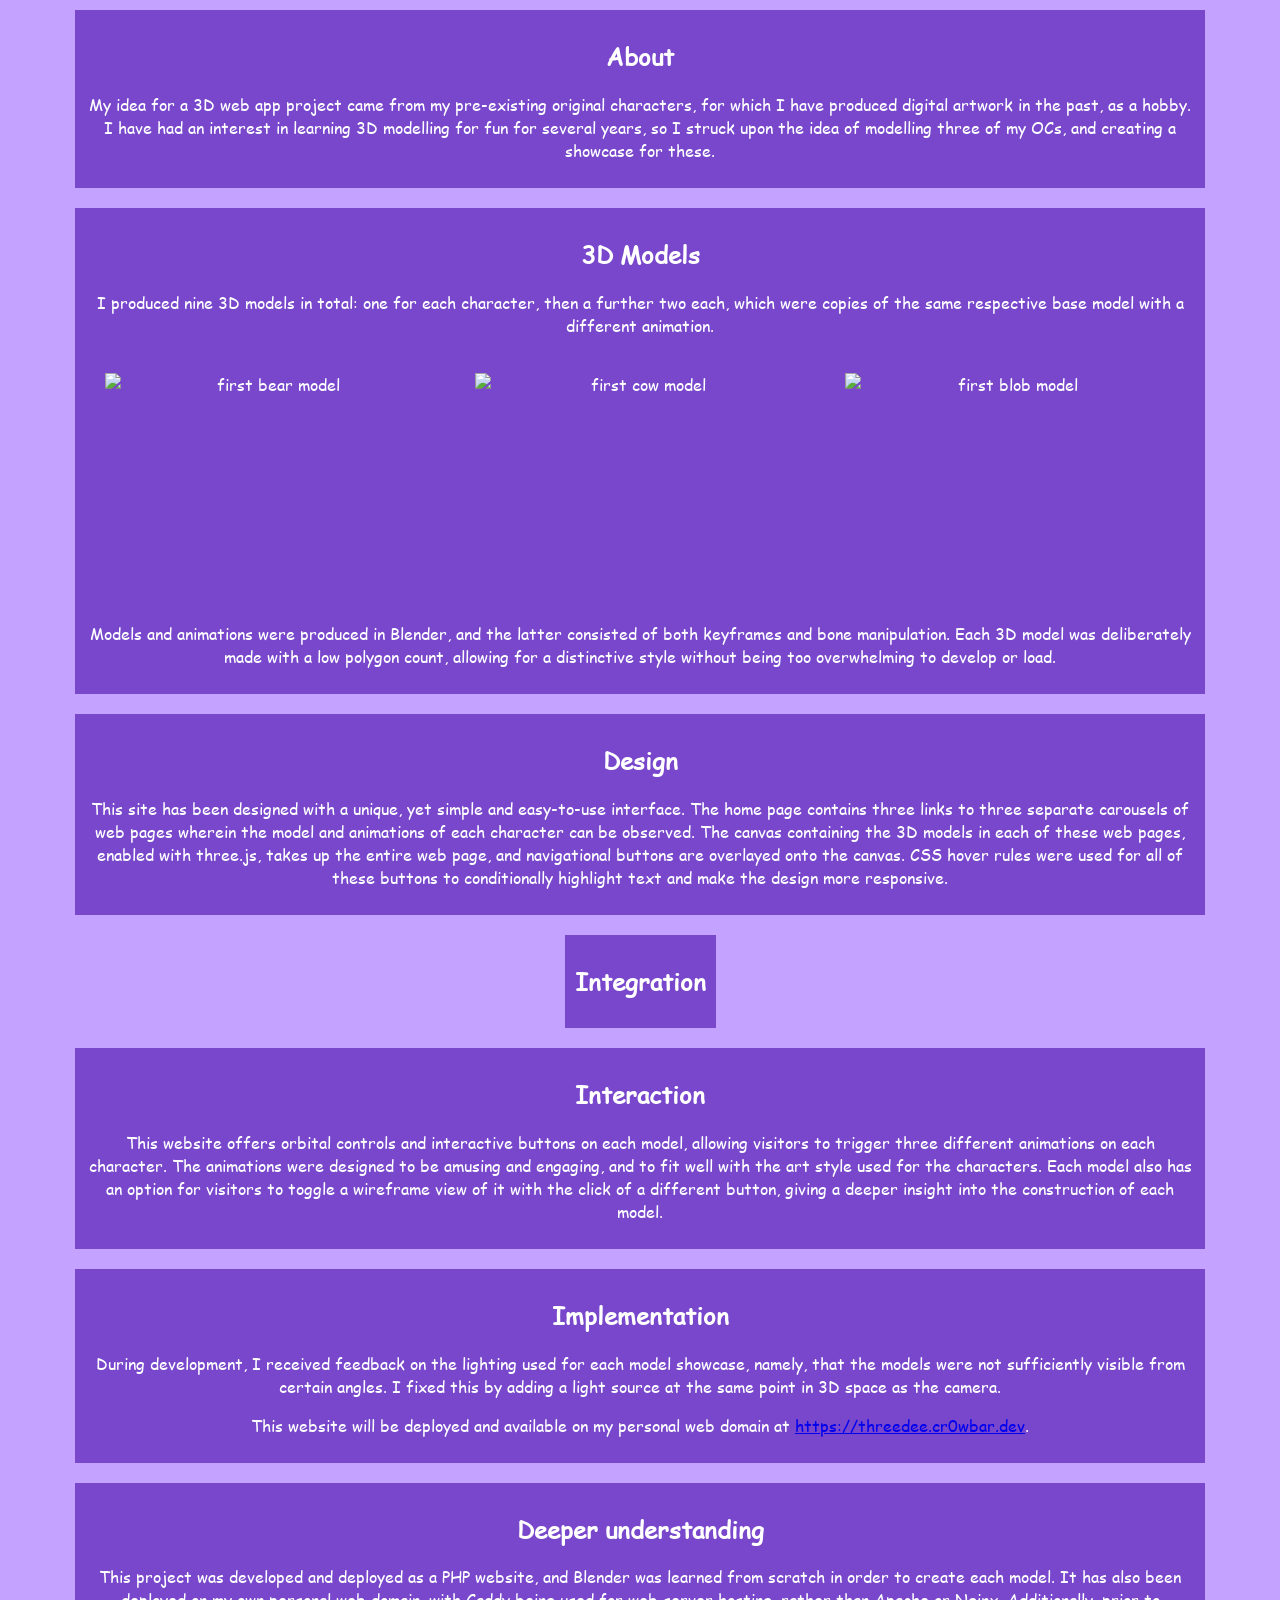
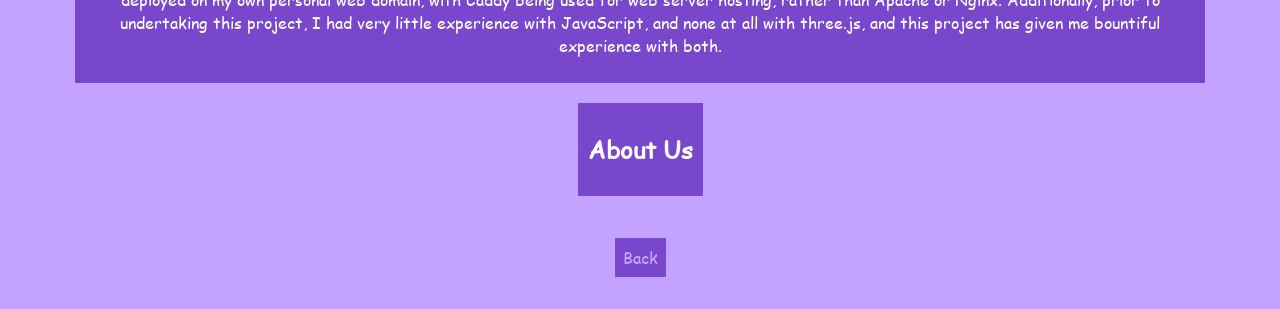
==== static/about.html @ de2452b3 "Initial commit" ====
<!DOCTYPE html>
<html lang="en" class="background">
<head>
    <title>About this 3d webbed site</title>
    <link rel="stylesheet" href="stylesheet.css">
</head>
<body class="box">

<div class="text">
    <h2>About</h2>
    <p>My idea for a 3D web app project came from my pre-existing original characters, for which I have produced digital artwork in the past, as a hobby. I have had an interest in learning 3D modelling for fun for several years, so I struck upon the idea of modelling three of my OCs, and creating a showcase for these.</p>
</div>
<div class="text">
    <h2>3D Models</h2>
    <p>I produced nine 3D models in total: one for each character, then a further two each, which were copies of the same respective base model with a different animation.</p>
    <div class="imgs"><img src="bear1.png" alt="first bear model" width="330px" height="213.8px"><img src="cow1.png" alt="first cow model" width="330px" height="213.8px"><img src="blob1.png" alt="first blob model" width="330px" height="213.8px"></div>
    <p>Models and animations were produced in Blender, and the latter consisted of both keyframes and bone manipulation. Each 3D model was deliberately made with a low polygon count, allowing for a distinctive style without being too overwhelming to develop or load.</p>
</div>
<div class="text">
    <h2>Design</h2>
    <p>This site has been designed with a unique, yet simple and easy-to-use interface. The home page contains three links to three separate carousels of web pages wherein the model and animations of each character can be observed. The canvas containing the 3D models in each of these web pages, enabled with three.js, takes up the entire web page, and navigational buttons are overlayed onto the canvas. CSS hover rules were used for all of these buttons to conditionally highlight text and make the design more responsive.</p>
</div>
<div class="text">
    <h2>Integration</h2>
    <p></p>
</div>
<div class="text">
    <h2>Interaction</h2>
    <p>This website offers orbital controls and interactive buttons on each model, allowing visitors to trigger three different animations on each character. The animations were designed to be amusing and engaging, and to fit well with the art style used for the characters. Each model also has an option for visitors to toggle a wireframe view of it with the click of a different button, giving a deeper insight into the construction of each model.</p>
</div>
<div class="text">
    <h2>Implementation</h2>
    <p>During development, I received feedback on the lighting used for each model showcase, namely, that the models were not sufficiently visible from certain angles. I fixed this by adding a light source at the same point in 3D space as the camera.</p>
    <p>This website will be deployed and available on my personal web domain at <a href="https://threedee.cr0wbar.dev">https://threedee.cr0wbar.dev</a>.</p>
</div>
<div class="text">
    <h2>Deeper understanding</h2>
    <p>This project was developed and deployed as a PHP website, and Blender was learned from scratch in order to create each model. It has also been deployed on my own personal web domain, with Caddy being used for web server hosting, rather than Apache or Nginx. Additionally, prior to undertaking this project, I had very little experience with JavaScript, and none at all with three.js, and this project has given me bountiful experience with both.</p>
</div>
<div class="text">
    <h2>About Us</h2>
</div>
<div class="nav">
    <a href="../index.php">Back</a>
</div>

</body>
</html>
---- static/stylesheet.css ----
@font-face {
    font-family: "Comic Sans MS";
    src: url("./COMIC.TTF");
}

.background {
    background-color: #c4a2ff;
}

.titles {
    background-color: #7847cc;
    color: #ffffff;
    padding: 0.5rem;
    margin: 0.5rem;
    text-align: center;
}

body {
    margin: 0;
    display: flex;
    justify-content: center;
    align-items: center;
}

.box {
    font-family: "Comic Sans MS";
    display: flex;
    flex-direction: column;
    align-items: center;
    justify-content: center;
}

.nav {
    display: flex;
    padding: 1.5rem;
}

.imgs {
    display: flex;
    flex-direction: row;
}

.imgs img {
    margin: 10px;
    padding: 10px;
}

@media (max-width: 1110px) {
    .imgs {
        display: flex;
        flex-direction: column;
        align-items: center;
    }

    .imgs img {
        margin: 10px;
        padding: 10px;
    }
}

.nav a, button {
    padding: 0.5rem;
    margin: 0.5rem;
    color: #c6a6ff;
    text-decoration: none;
    background-color: #7847cc;
}

.nav a:hover, button:hover {
    color: #ffffff;
}

#scene-container {
    top: 0;
    display: flex;
    flex-direction: column;
    align-items: center;
    position: absolute;

}

#btn {
    cursor: pointer;
    padding: 0.5rem;
    margin: 0.5rem;
    color: #c6a6ff;
    text-decoration: none;
    background-color: #7847cc;
}

#btn:hover {
    color: #eee9ff;
}

#btn2 {
    cursor: pointer;
    padding: 0.5rem;
    margin: 0.5rem;
    color: #c6a6ff;
    text-decoration: none;
    background-color: #7847cc;
}

#btn2:hover {
    color: #eee9ff;
}

#btn3 {
    cursor: pointer;
    padding: 0.5rem;
    margin: 0.5rem;
    color: #c6a6ff;
    text-decoration: none;
    background-color: #7847cc;
}

#btn3:hover {
    color: #eee9ff;
}

#wireframe {
    cursor: pointer;
    padding: 0.5rem;
    margin: 0.5rem;
    color: #c6a6ff;
    text-decoration: none;
    background-color: #7847cc;
}

#wireframe:hover {
    color: #eee9ff;
}

.text {
    font-family: "Comic Sans MS";
    text-align: center;
    display: block;
    color: #ffffff;
    background-color: #7847cc;
    padding: 10px;
    margin: 10px;
    max-width: 1110px;
}
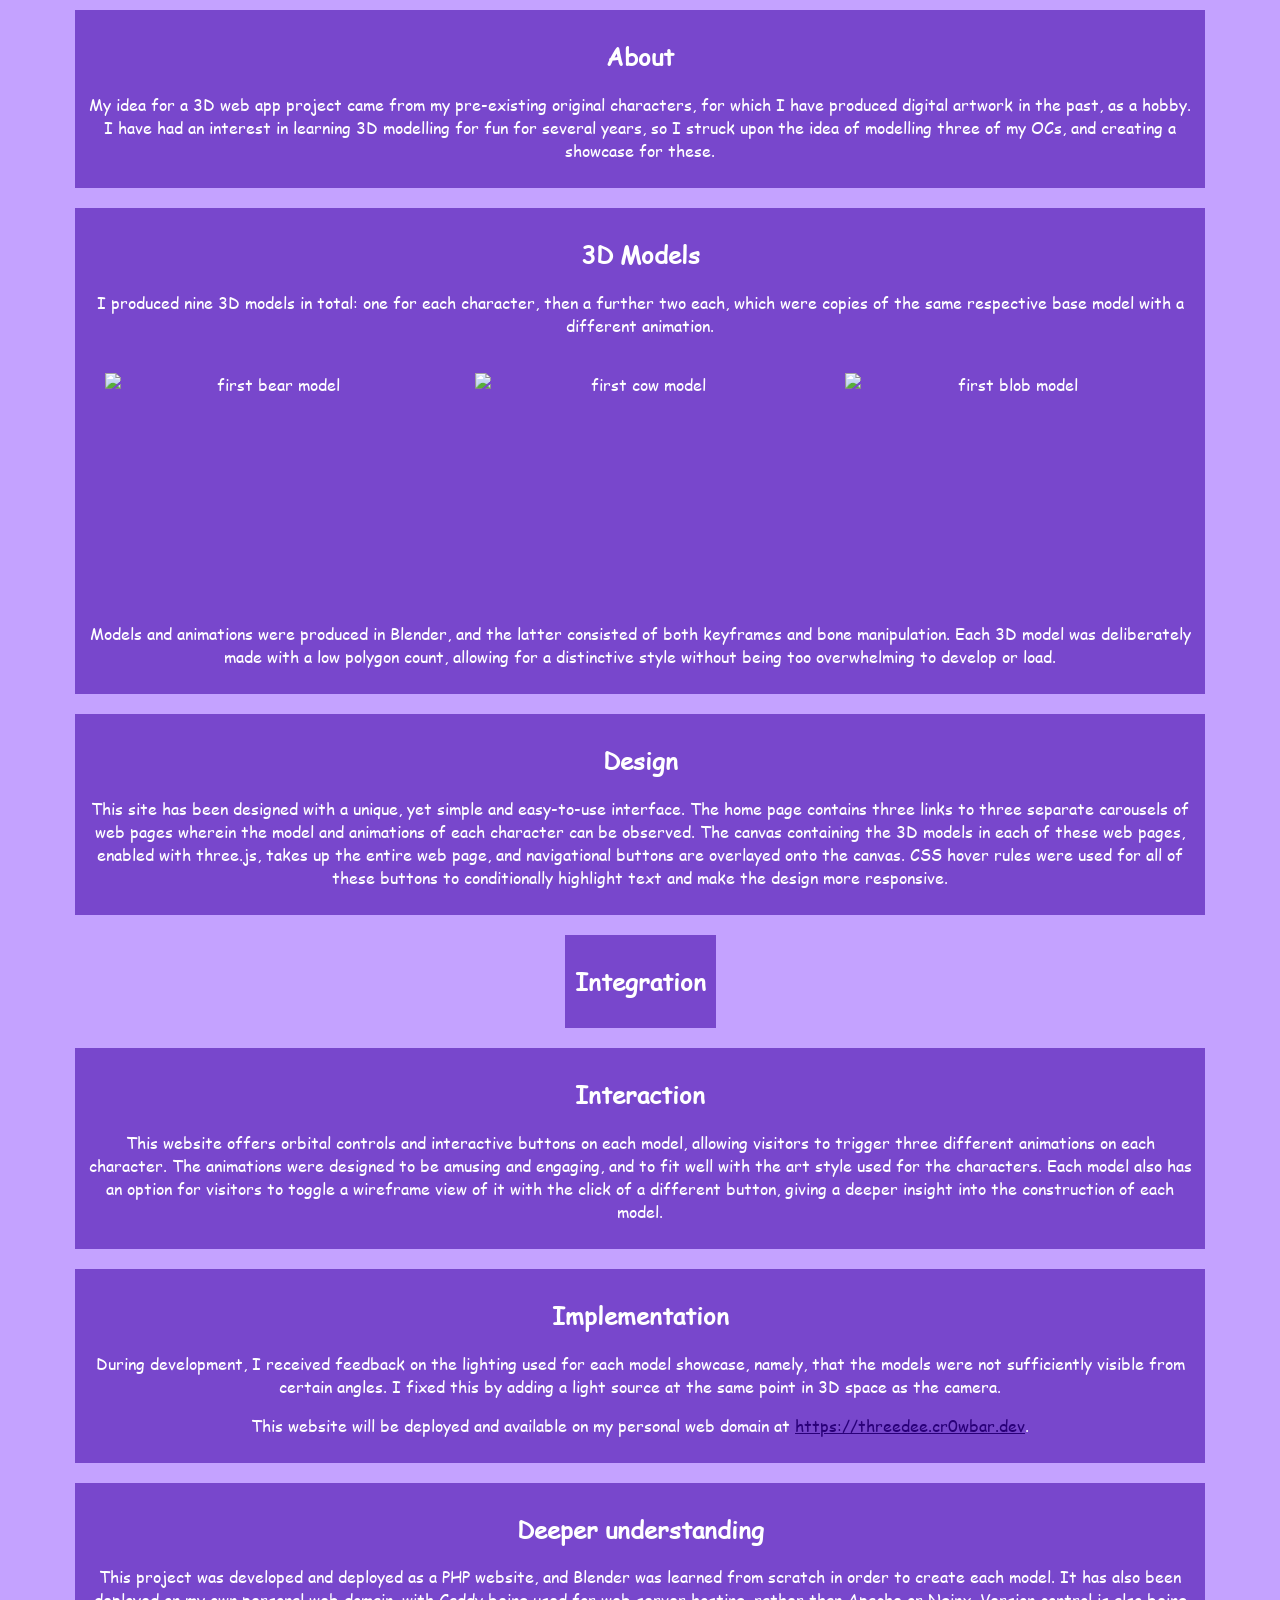
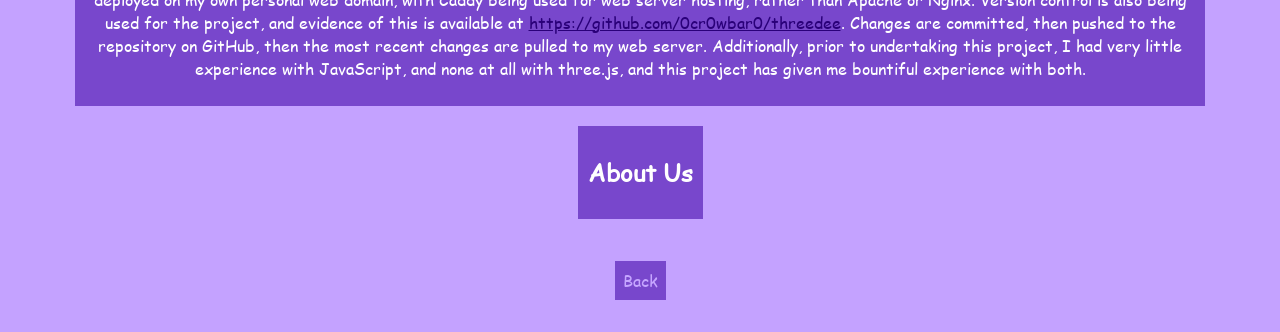
==== commit 1e59d704: "Added version control explanation & optimised image sizes" ====
--- a/static/about.html
+++ b/static/about.html
@@ -3,6 +3,11 @@
 <head>
     <title>About this 3d webbed site</title>
     <link rel="stylesheet" href="stylesheet.css">
+    <style>
+        a {
+            color: #2a0079;
+        }
+    </style>
 </head>
 <body class="box">
 
@@ -35,7 +40,7 @@
 </div>
 <div class="text">
     <h2>Deeper understanding</h2>
-    <p>This project was developed and deployed as a PHP website, and Blender was learned from scratch in order to create each model. It has also been deployed on my own personal web domain, with Caddy being used for web server hosting, rather than Apache or Nginx. Additionally, prior to undertaking this project, I had very little experience with JavaScript, and none at all with three.js, and this project has given me bountiful experience with both.</p>
+    <p>This project was developed and deployed as a PHP website, and Blender was learned from scratch in order to create each model. It has also been deployed on my own personal web domain, with Caddy being used for web server hosting, rather than Apache or Nginx. Version control is also being used for the project, and evidence of this is available at <a href="https://github.com/0cr0wbar0/threedee">https://github.com/0cr0wbar0/threedee</a>. Changes are committed, then pushed to the repository on GitHub, then the most recent changes are pulled to my web server. Additionally, prior to undertaking this project, I had very little experience with JavaScript, and none at all with three.js, and this project has given me bountiful experience with both.</p>
 </div>
 <div class="text">
     <h2>About Us</h2>
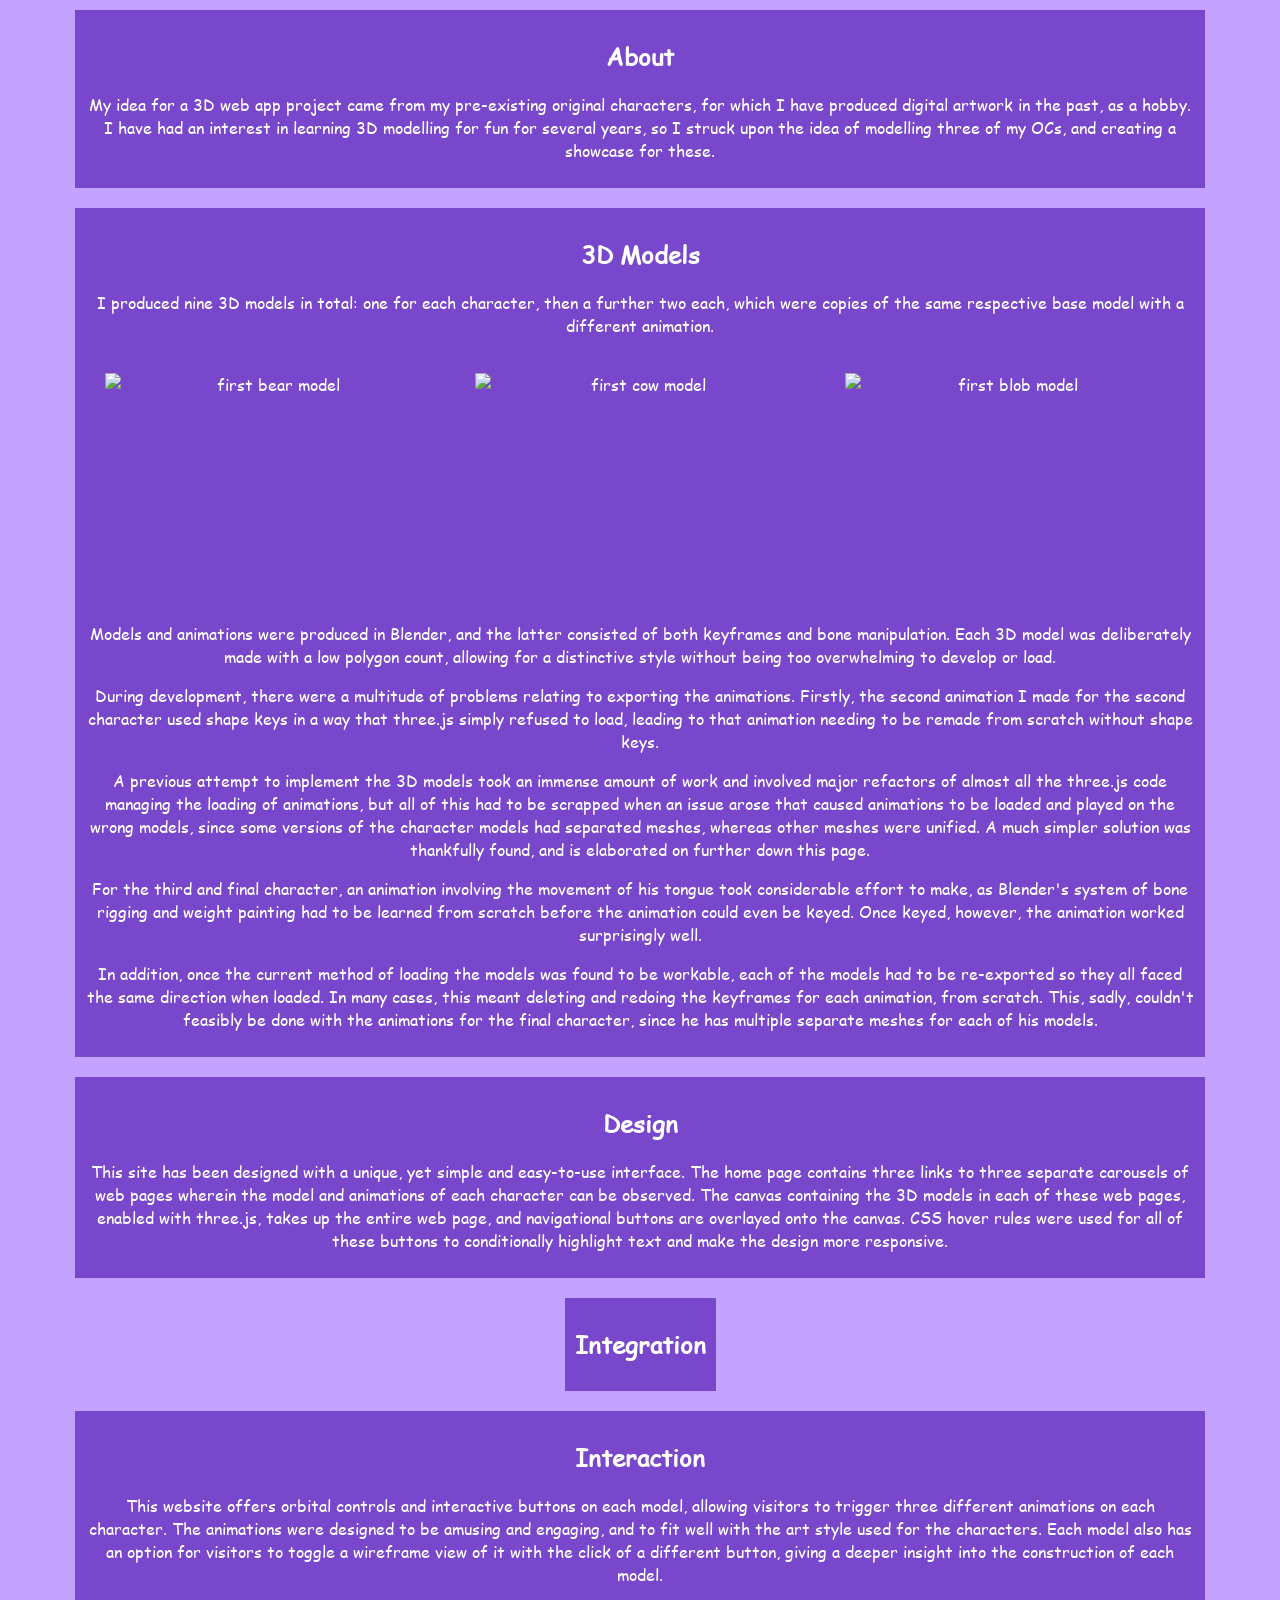
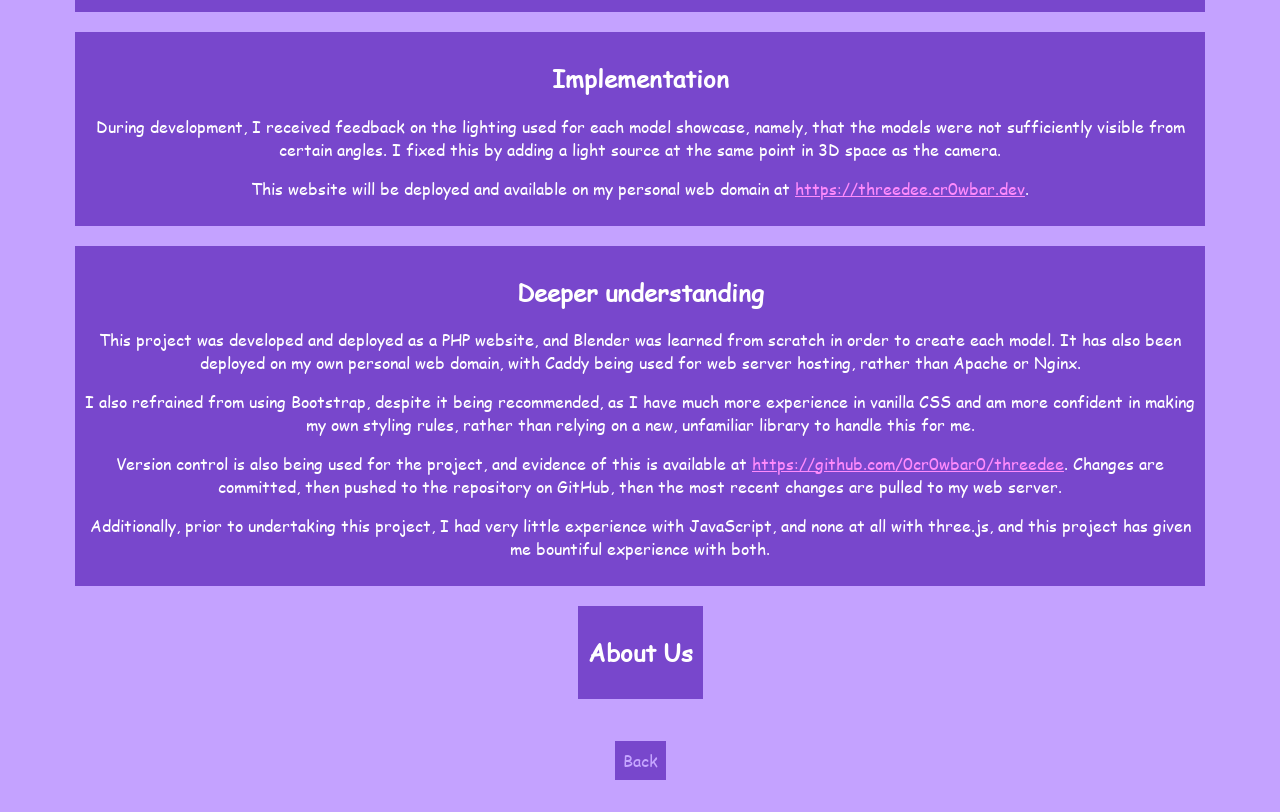
==== commit 8a06ecc7: "Added explanation of development troubles Added explanation for not using Bootstrap Changed hyperlin" ====
--- a/static/about.html
+++ b/static/about.html
@@ -5,7 +5,7 @@
     <link rel="stylesheet" href="stylesheet.css">
     <style>
         a {
-            color: #2a0079;
+            color: #ff8bfc;
         }
     </style>
 </head>
@@ -20,6 +20,10 @@
     <p>I produced nine 3D models in total: one for each character, then a further two each, which were copies of the same respective base model with a different animation.</p>
     <div class="imgs"><img src="bear1.png" alt="first bear model" width="330px" height="213.8px"><img src="cow1.png" alt="first cow model" width="330px" height="213.8px"><img src="blob1.png" alt="first blob model" width="330px" height="213.8px"></div>
     <p>Models and animations were produced in Blender, and the latter consisted of both keyframes and bone manipulation. Each 3D model was deliberately made with a low polygon count, allowing for a distinctive style without being too overwhelming to develop or load.</p>
+    <p>During development, there were a multitude of problems relating to exporting the animations. Firstly, the second animation I made for the second character used shape keys in a way that three.js simply refused to load, leading to that animation needing to be remade from scratch without shape keys.</p>
+    <p>A previous attempt to implement the 3D models took an immense amount of work and involved major refactors of almost all the three.js code managing the loading of animations, but all of this had to be scrapped when an issue arose that caused animations to be loaded and played on the wrong models, since some versions of the character models had separated meshes, whereas other meshes were unified. A much simpler solution was thankfully found, and is elaborated on further down this page.</p>
+    <p>For the third and final character, an animation involving the movement of his tongue took considerable effort to make, as Blender's system of bone rigging and weight painting had to be learned from scratch before the animation could even be keyed. Once keyed, however, the animation worked surprisingly well.</p>
+    <p>In addition, once the current method of loading the models was found to be workable, each of the models had to be re-exported so they all faced the same direction when loaded. In many cases, this meant deleting and redoing the keyframes for each animation, from scratch. This, sadly, couldn't feasibly be done with the animations for the final character, since he has multiple separate meshes for each of his models.</p>
 </div>
 <div class="text">
     <h2>Design</h2>
@@ -40,7 +44,10 @@
 </div>
 <div class="text">
     <h2>Deeper understanding</h2>
-    <p>This project was developed and deployed as a PHP website, and Blender was learned from scratch in order to create each model. It has also been deployed on my own personal web domain, with Caddy being used for web server hosting, rather than Apache or Nginx. Version control is also being used for the project, and evidence of this is available at <a href="https://github.com/0cr0wbar0/threedee">https://github.com/0cr0wbar0/threedee</a>. Changes are committed, then pushed to the repository on GitHub, then the most recent changes are pulled to my web server. Additionally, prior to undertaking this project, I had very little experience with JavaScript, and none at all with three.js, and this project has given me bountiful experience with both.</p>
+    <p>This project was developed and deployed as a PHP website, and Blender was learned from scratch in order to create each model. It has also been deployed on my own personal web domain, with Caddy being used for web server hosting, rather than Apache or Nginx.</p>
+    <p>I also refrained from using Bootstrap, despite it being recommended, as I have much more experience in vanilla CSS and am more confident in making my own styling rules, rather than relying on a new, unfamiliar library to handle this for me.</p>
+    <p>Version control is also being used for the project, and evidence of this is available at <a href="https://github.com/0cr0wbar0/threedee">https://github.com/0cr0wbar0/threedee</a>. Changes are committed, then pushed to the repository on GitHub, then the most recent changes are pulled to my web server.</p>
+    <p>Additionally, prior to undertaking this project, I had very little experience with JavaScript, and none at all with three.js, and this project has given me bountiful experience with both.</p>
 </div>
 <div class="text">
     <h2>About Us</h2>
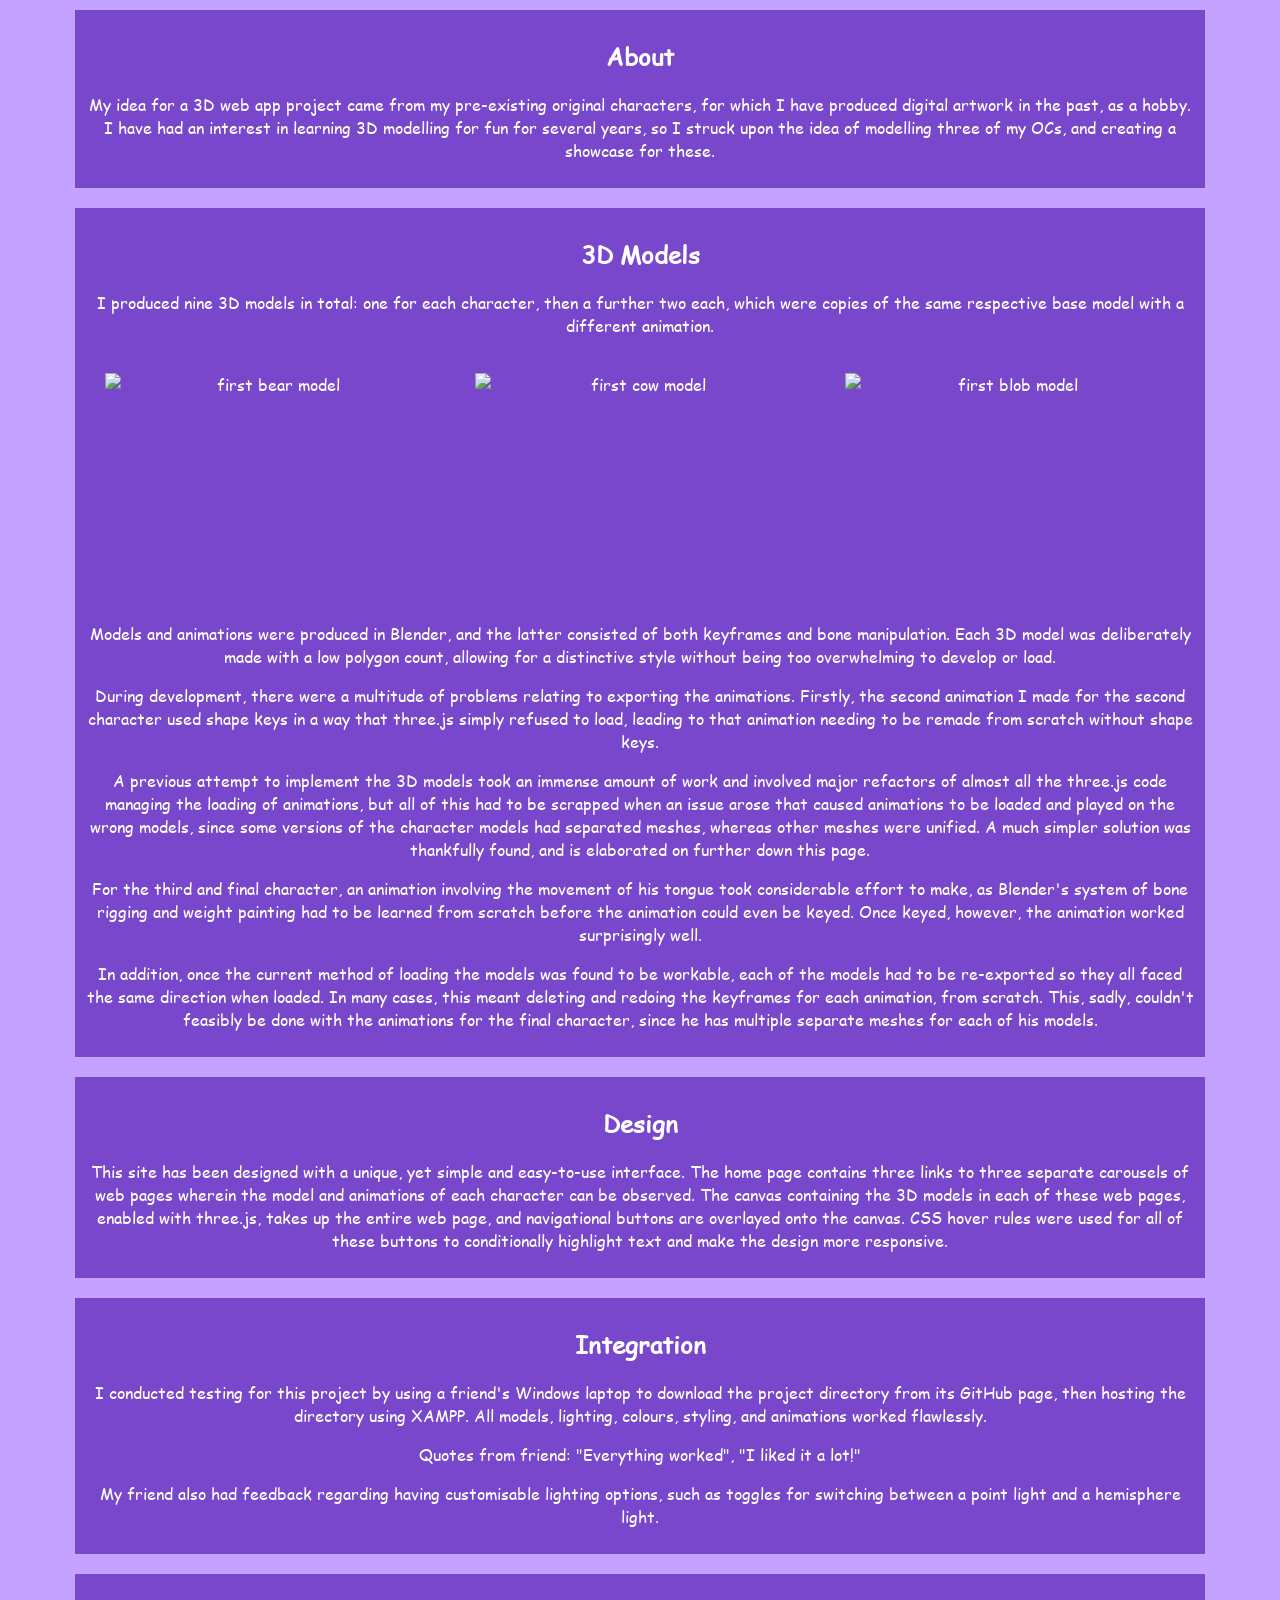
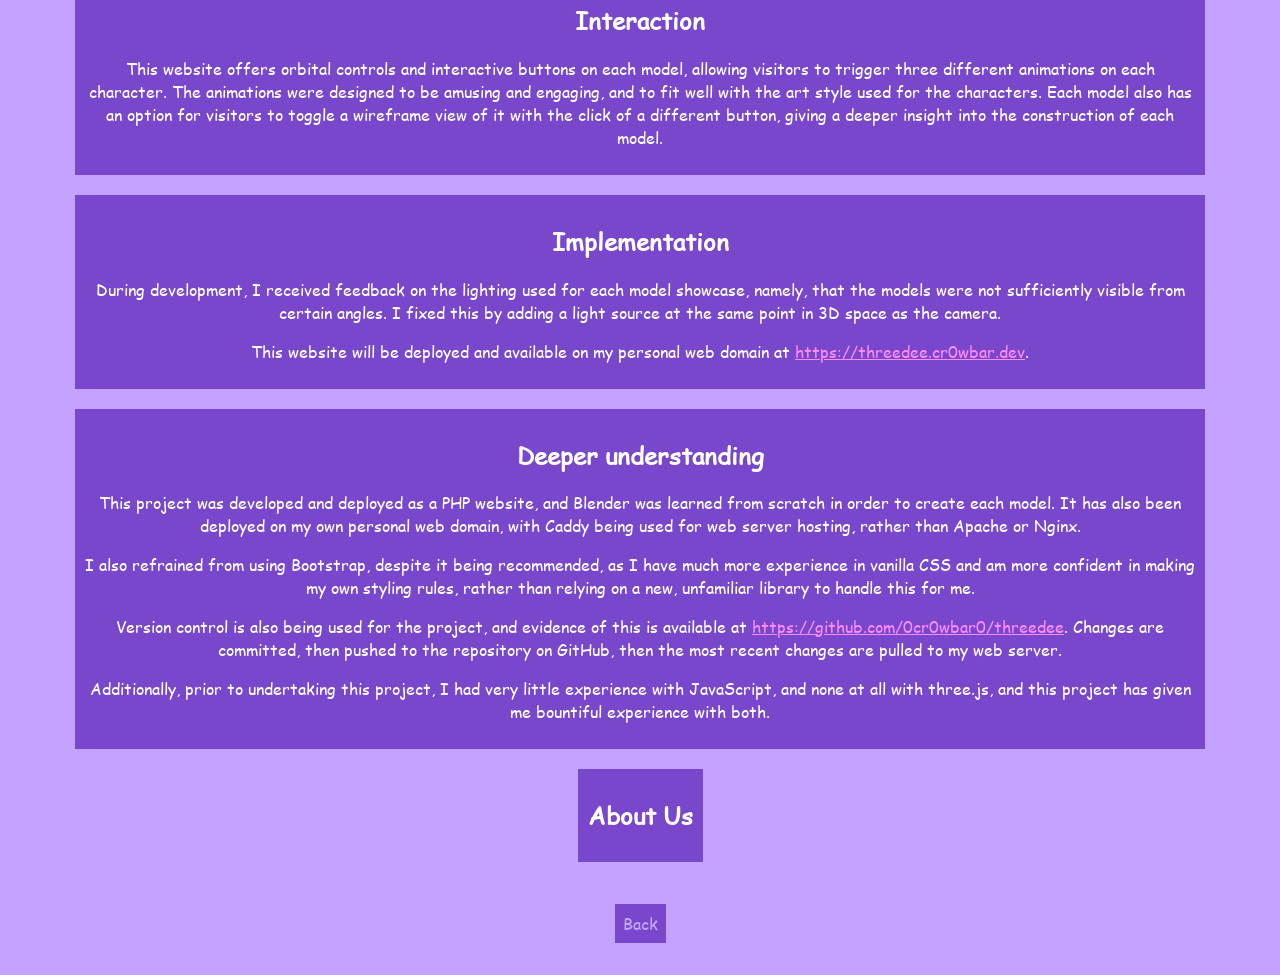
==== commit 97b3bbc1: "Added integration/testing information" ====
--- a/static/about.html
+++ b/static/about.html
@@ -31,7 +31,9 @@
 </div>
 <div class="text">
     <h2>Integration</h2>
-    <p></p>
+    <p>I conducted testing for this project by using a friend's Windows laptop to download the project directory from its GitHub page, then hosting the directory using XAMPP. All models, lighting, colours, styling, and animations worked flawlessly.</p>
+    <p>Quotes from friend: "Everything worked", "I liked it a lot!"</p>
+    <p>My friend also had feedback regarding having customisable lighting options, such as toggles for switching between a point light and a hemisphere light.</p>
 </div>
 <div class="text">
     <h2>Interaction</h2>
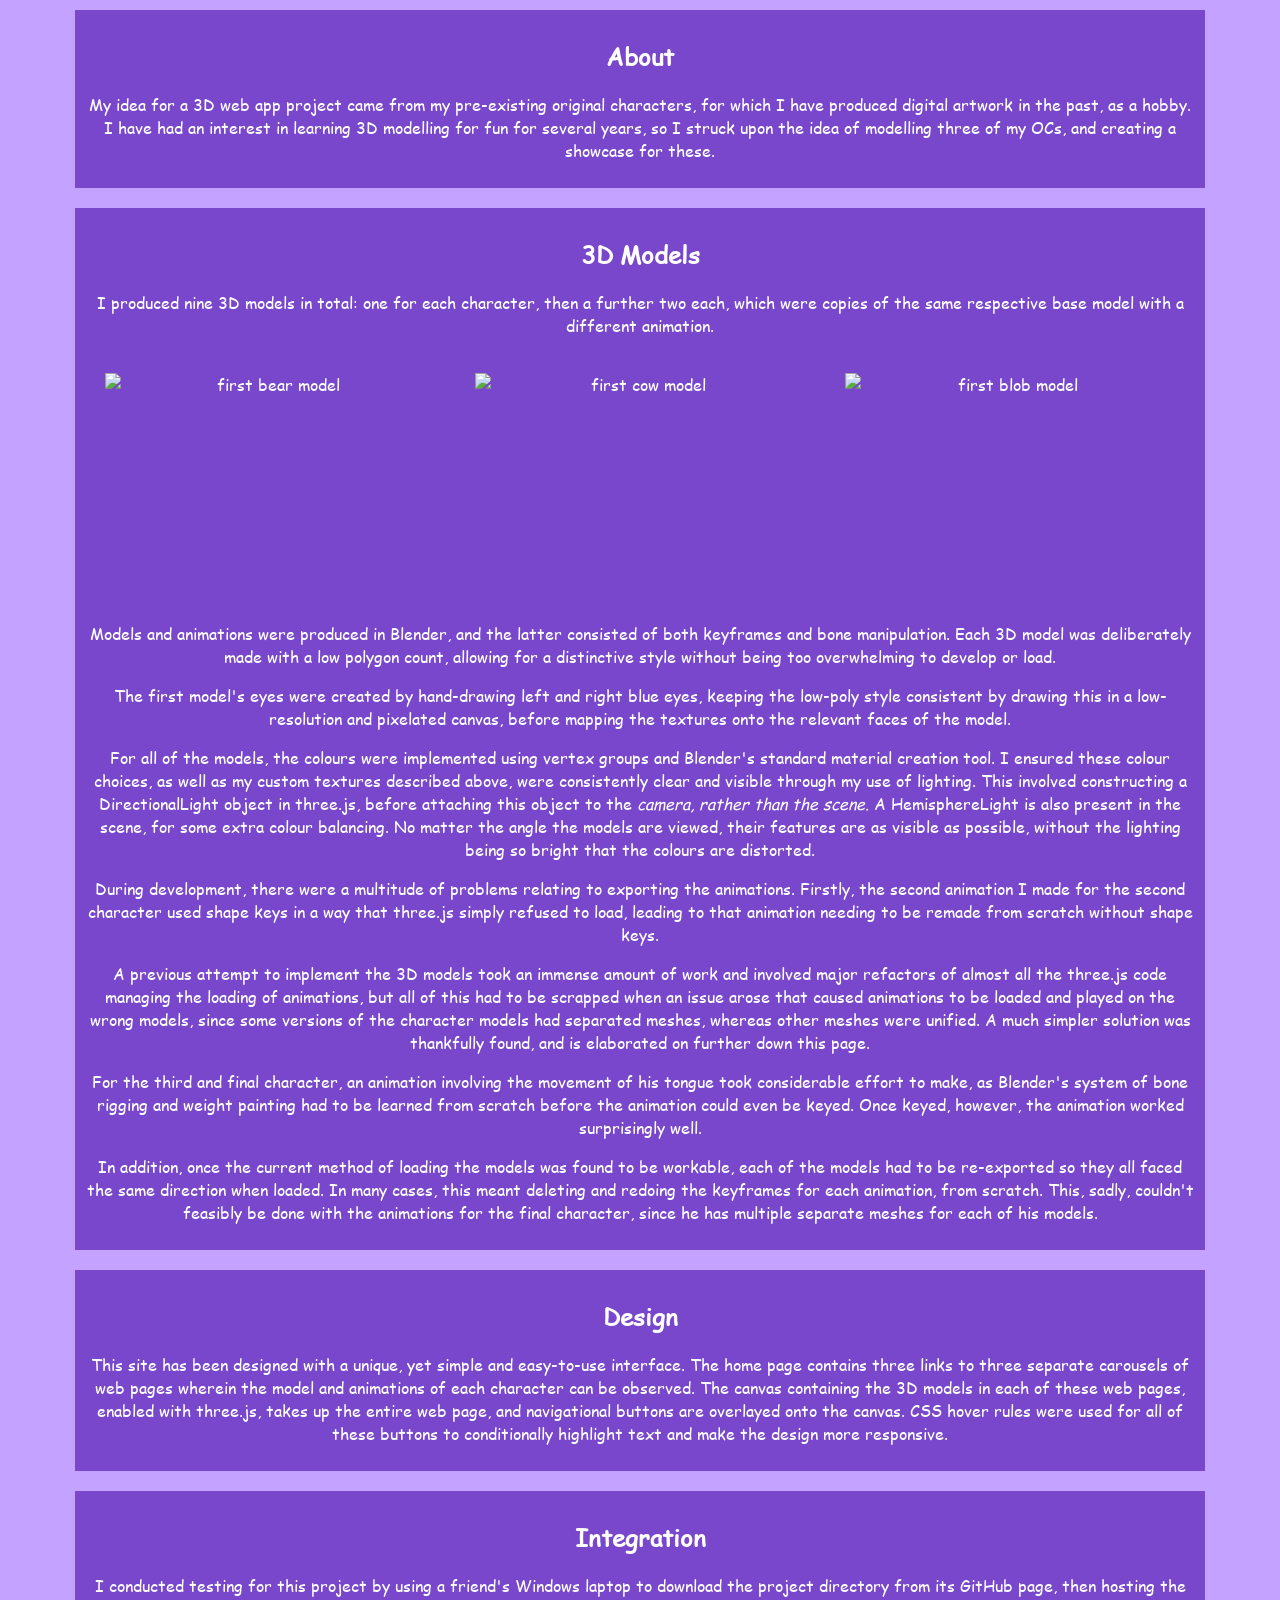
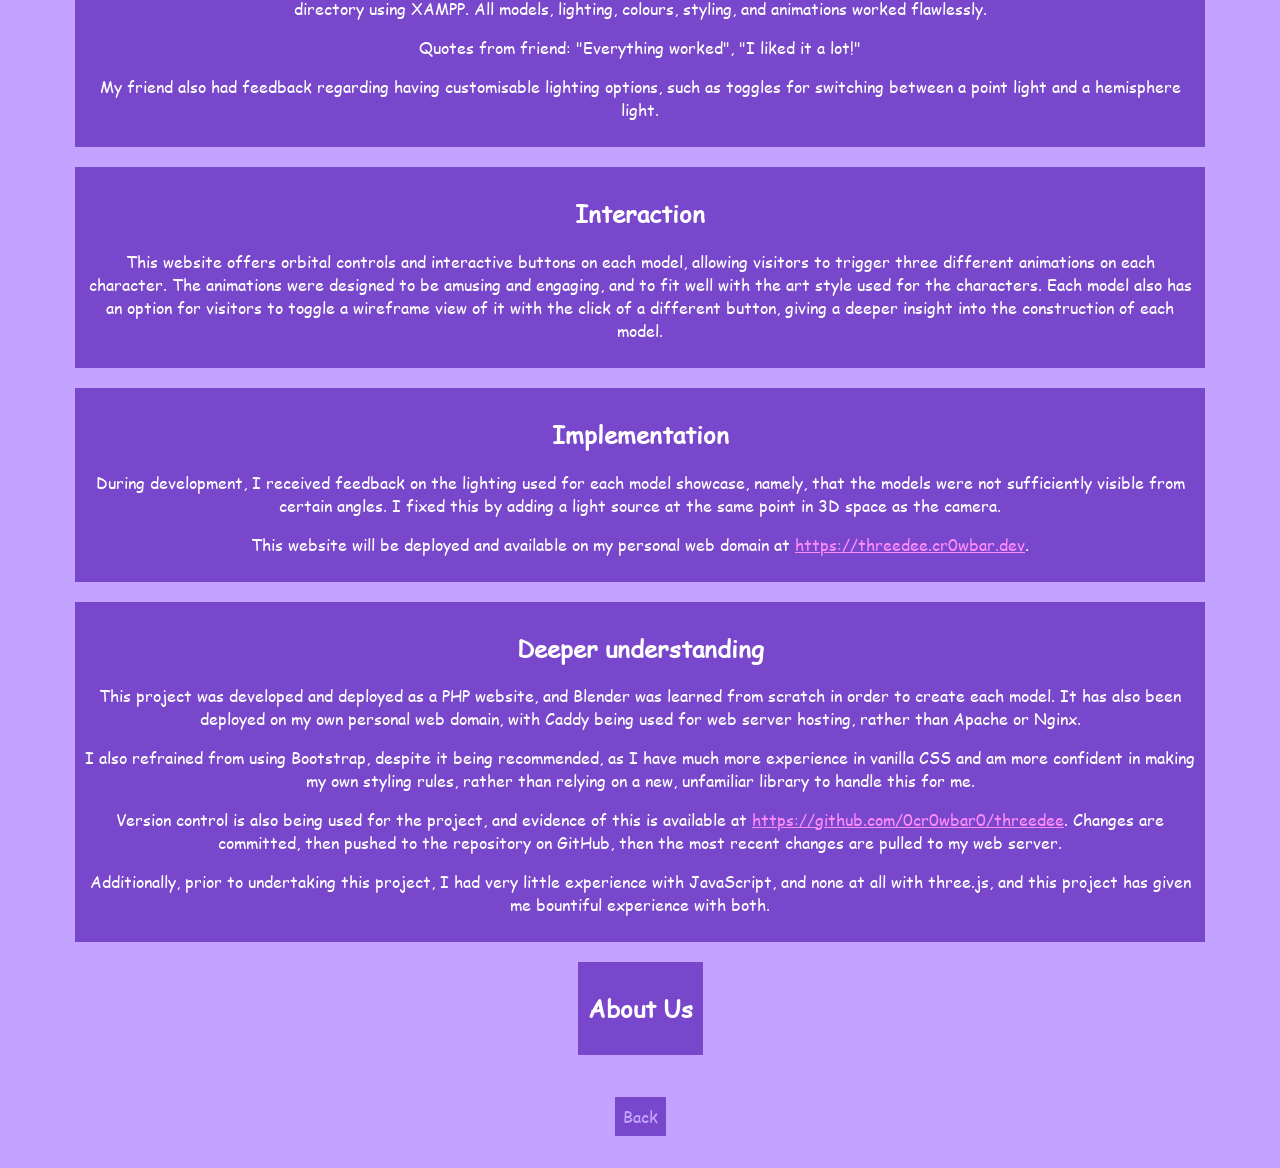
==== commit cb0fa4cf: "Added information on custom textures and lighting" ====
--- a/static/about.html
+++ b/static/about.html
@@ -20,6 +20,8 @@
     <p>I produced nine 3D models in total: one for each character, then a further two each, which were copies of the same respective base model with a different animation.</p>
     <div class="imgs"><img src="bear1.png" alt="first bear model" width="330px" height="213.8px"><img src="cow1.png" alt="first cow model" width="330px" height="213.8px"><img src="blob1.png" alt="first blob model" width="330px" height="213.8px"></div>
     <p>Models and animations were produced in Blender, and the latter consisted of both keyframes and bone manipulation. Each 3D model was deliberately made with a low polygon count, allowing for a distinctive style without being too overwhelming to develop or load.</p>
+    <p>The first model's eyes were created by hand-drawing left and right blue eyes, keeping the low-poly style consistent by drawing this in a low-resolution and pixelated canvas, before mapping the textures onto the relevant faces of the model.</p>
+    <p>For all of the models, the colours were implemented using vertex groups and Blender's standard material creation tool. I ensured these colour choices, as well as my custom textures described above, were consistently clear and visible through my use of lighting. This involved constructing a DirectionalLight object in three.js, before attaching this object to the <em>camera, rather than the scene.</em> A HemisphereLight is also present in the scene, for some extra colour balancing. No matter the angle the models are viewed, their features are as visible as possible, without the lighting being so bright that the colours are distorted.</p>
     <p>During development, there were a multitude of problems relating to exporting the animations. Firstly, the second animation I made for the second character used shape keys in a way that three.js simply refused to load, leading to that animation needing to be remade from scratch without shape keys.</p>
     <p>A previous attempt to implement the 3D models took an immense amount of work and involved major refactors of almost all the three.js code managing the loading of animations, but all of this had to be scrapped when an issue arose that caused animations to be loaded and played on the wrong models, since some versions of the character models had separated meshes, whereas other meshes were unified. A much simpler solution was thankfully found, and is elaborated on further down this page.</p>
     <p>For the third and final character, an animation involving the movement of his tongue took considerable effort to make, as Blender's system of bone rigging and weight painting had to be learned from scratch before the animation could even be keyed. Once keyed, however, the animation worked surprisingly well.</p>
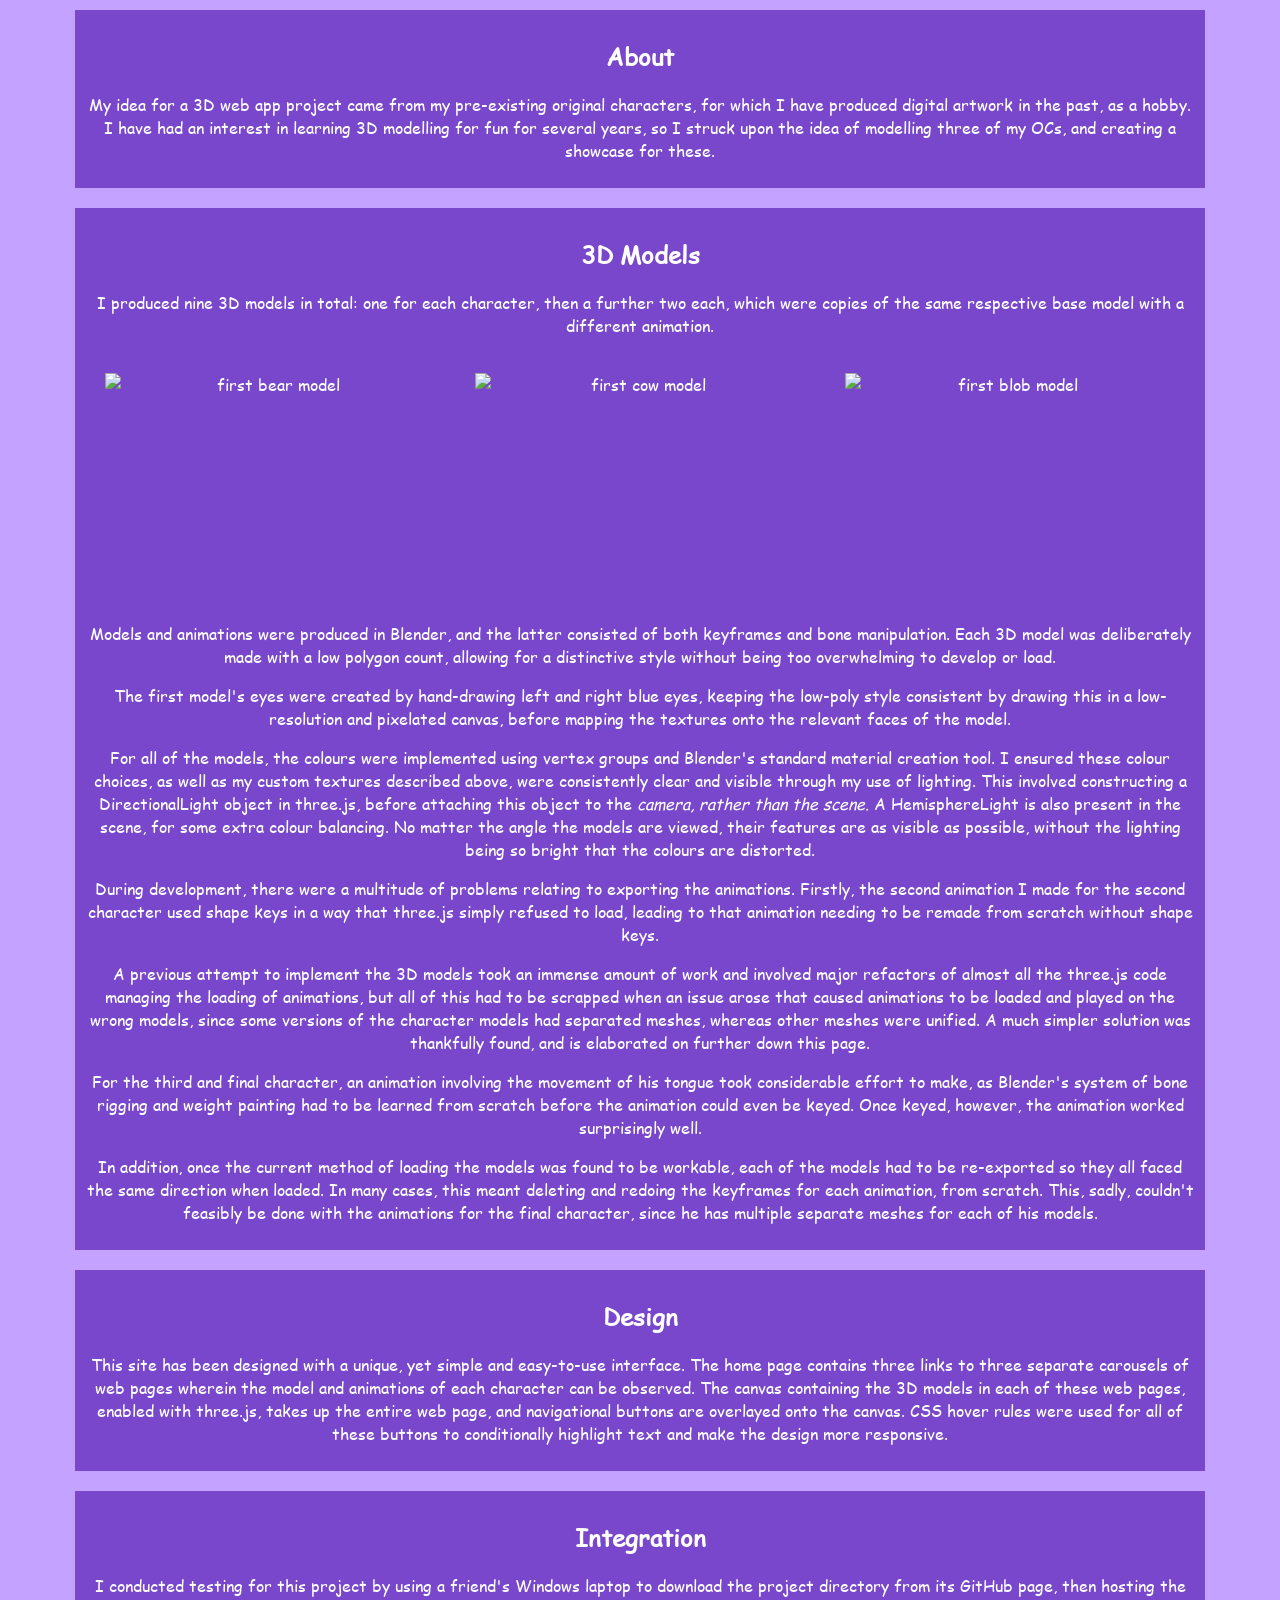
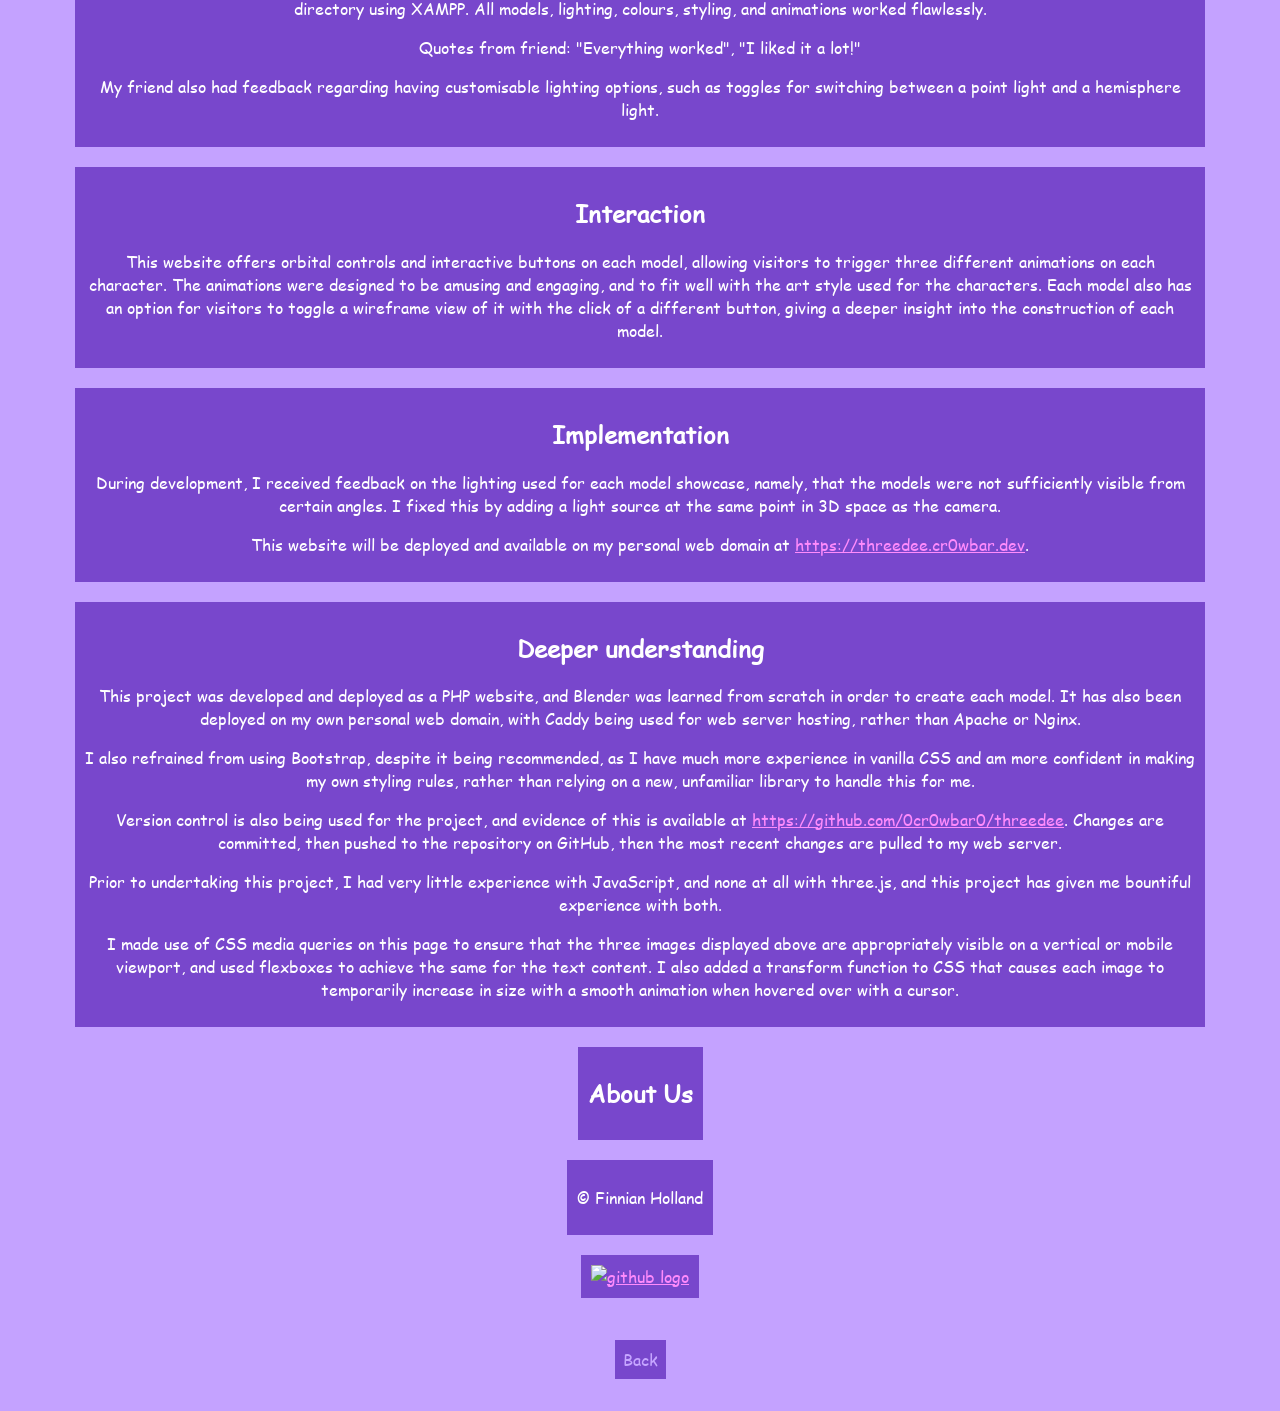
==== commit af45c344: "Added image animations, and information on image animations, media queries and flexboxes" ====
--- a/static/about.html
+++ b/static/about.html
@@ -6,6 +6,12 @@
     <style>
         a {
             color: #ff8bfc;
+        }
+        img {
+            transition: all .2s ease-in-out;
+        }
+        img:hover {
+            transform: scale(1.3);
         }
     </style>
 </head>
@@ -51,10 +57,17 @@
     <p>This project was developed and deployed as a PHP website, and Blender was learned from scratch in order to create each model. It has also been deployed on my own personal web domain, with Caddy being used for web server hosting, rather than Apache or Nginx.</p>
     <p>I also refrained from using Bootstrap, despite it being recommended, as I have much more experience in vanilla CSS and am more confident in making my own styling rules, rather than relying on a new, unfamiliar library to handle this for me.</p>
     <p>Version control is also being used for the project, and evidence of this is available at <a href="https://github.com/0cr0wbar0/threedee">https://github.com/0cr0wbar0/threedee</a>. Changes are committed, then pushed to the repository on GitHub, then the most recent changes are pulled to my web server.</p>
-    <p>Additionally, prior to undertaking this project, I had very little experience with JavaScript, and none at all with three.js, and this project has given me bountiful experience with both.</p>
+    <p>Prior to undertaking this project, I had very little experience with JavaScript, and none at all with three.js, and this project has given me bountiful experience with both.</p>
+    <p>I made use of CSS media queries on this page to ensure that the three images displayed above are appropriately visible on a vertical or mobile viewport, and used flexboxes to achieve the same for the text content. I also added a transform function to CSS that causes each image to temporarily increase in size with a smooth animation when hovered over with a cursor.</p>
 </div>
 <div class="text">
     <h2>About Us</h2>
+</div>
+<div class="text">
+    <p>&copy; Finnian Holland</p>
+</div>
+<div class="text">
+    <a href="https://github.com/0cr0wbar0"><img width="40" height="40" src="github.png" alt="github logo"></a>
 </div>
 <div class="nav">
     <a href="../index.php">Back</a>
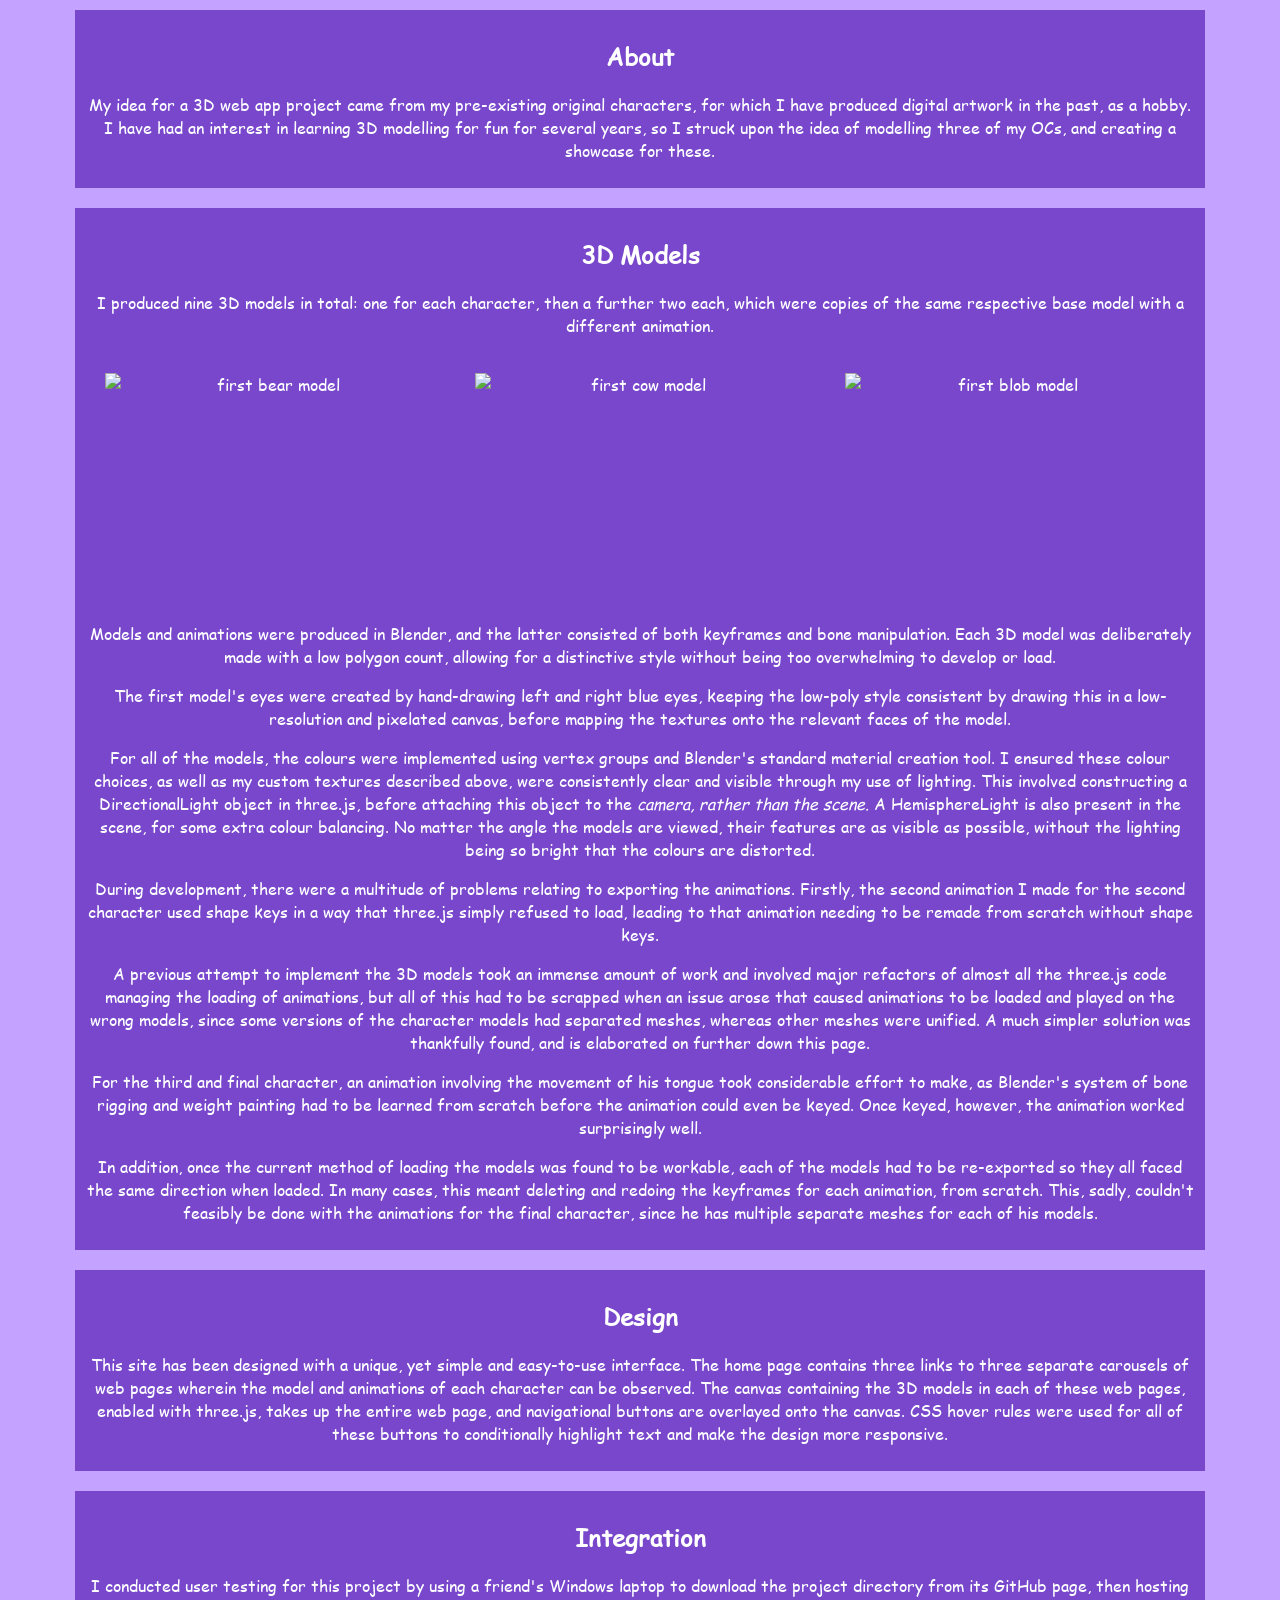
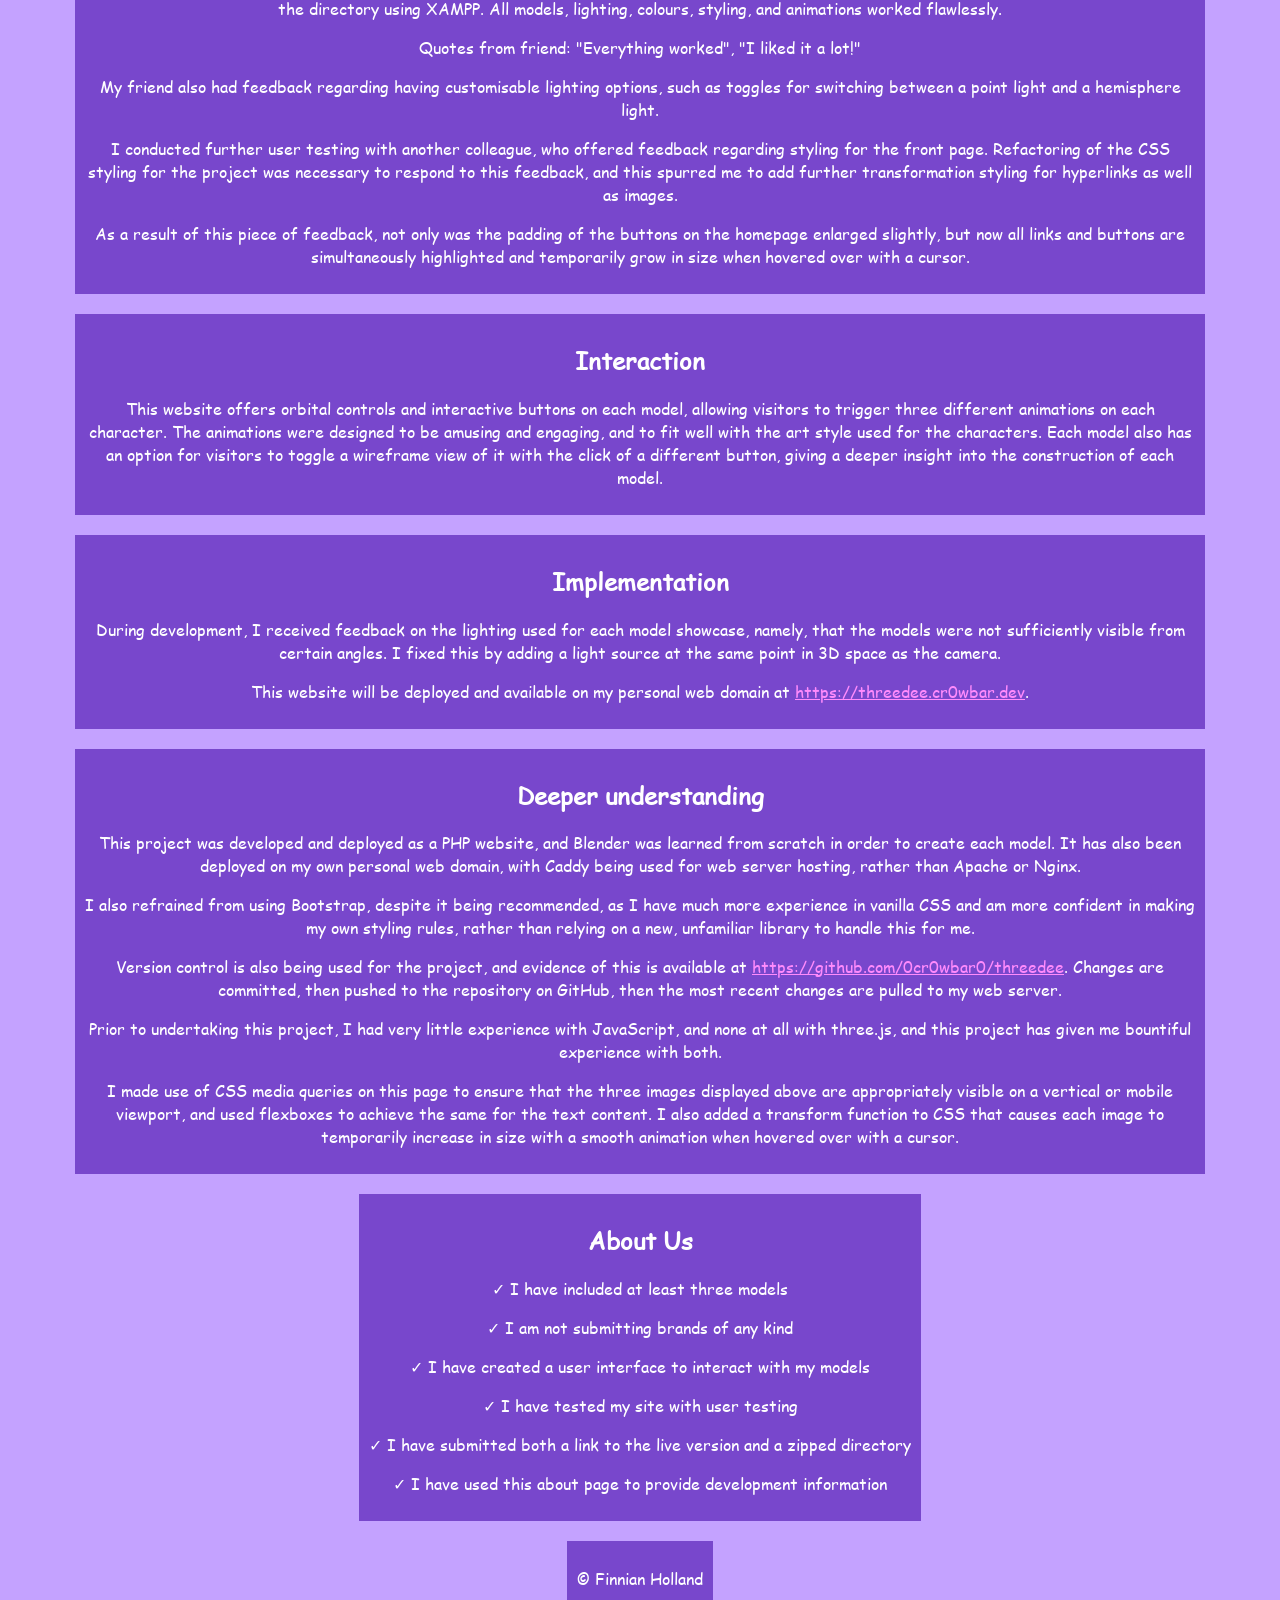
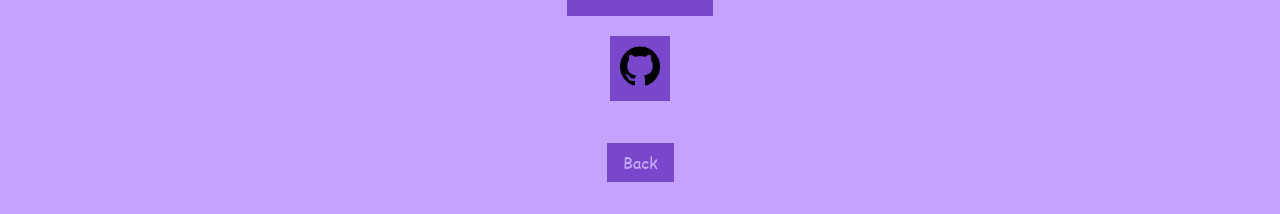
==== commit 01564142: "Final Things (Hopefully) Added thumbnails for links to models (Hopefully) finalised the about page" ====
--- a/static/about.html
+++ b/static/about.html
@@ -39,9 +39,11 @@
 </div>
 <div class="text">
     <h2>Integration</h2>
-    <p>I conducted testing for this project by using a friend's Windows laptop to download the project directory from its GitHub page, then hosting the directory using XAMPP. All models, lighting, colours, styling, and animations worked flawlessly.</p>
+    <p>I conducted user testing for this project by using a friend's Windows laptop to download the project directory from its GitHub page, then hosting the directory using XAMPP. All models, lighting, colours, styling, and animations worked flawlessly.</p>
     <p>Quotes from friend: "Everything worked", "I liked it a lot!"</p>
     <p>My friend also had feedback regarding having customisable lighting options, such as toggles for switching between a point light and a hemisphere light.</p>
+    <p>I conducted further user testing with another colleague, who offered feedback regarding styling for the front page. Refactoring of the CSS styling for the project was necessary to respond to this feedback, and this spurred me to add further transformation styling for hyperlinks as well as images.</p>
+    <p>As a result of this piece of feedback, not only was the padding of the buttons on the homepage enlarged slightly, but now all links and buttons are simultaneously highlighted and temporarily grow in size when hovered over with a cursor.</p>
 </div>
 <div class="text">
     <h2>Interaction</h2>
@@ -62,6 +64,12 @@
 </div>
 <div class="text">
     <h2>About Us</h2>
+    <p>&check; I have included at least three models</p>
+    <p>&check; I am not submitting brands of any kind</p>
+    <p>&check; I have created a user interface to interact with my models</p>
+    <p>&check; I have tested my site with user testing</p>
+    <p>&check; I have submitted both a link to the live version and a zipped directory</p>
+    <p>&check; I have used this about page to provide development information</p>
 </div>
 <div class="text">
     <p>&copy; Finnian Holland</p>
--- a/static/stylesheet.css
+++ b/static/stylesheet.css
@@ -32,7 +32,6 @@
 
 .nav {
     display: flex;
-    padding: 1.5rem;
 }
 
 .imgs {
@@ -58,16 +57,21 @@
     }
 }
 
-.nav a, button {
-    padding: 0.5rem;
-    margin: 0.5rem;
+.nav a {
+    margin: 2rem;
     color: #c6a6ff;
+    display: flex;
+    flex-direction: column;
+    align-items: center;
+    padding: 0.5rem 1rem;
     text-decoration: none;
     background-color: #7847cc;
+    transition: all .2s ease-in-out;
 }
 
 .nav a:hover, button:hover {
     color: #ffffff;
+    transform: scale(1.3);
 }
 
 #scene-container {
@@ -82,7 +86,6 @@
 #btn {
     cursor: pointer;
     padding: 0.5rem;
-    margin: 0.5rem;
     color: #c6a6ff;
     text-decoration: none;
     background-color: #7847cc;
@@ -95,7 +98,6 @@
 #btn2 {
     cursor: pointer;
     padding: 0.5rem;
-    margin: 0.5rem;
     color: #c6a6ff;
     text-decoration: none;
     background-color: #7847cc;
@@ -108,7 +110,6 @@
 #btn3 {
     cursor: pointer;
     padding: 0.5rem;
-    margin: 0.5rem;
     color: #c6a6ff;
     text-decoration: none;
     background-color: #7847cc;
@@ -121,7 +122,6 @@
 #wireframe {
     cursor: pointer;
     padding: 0.5rem;
-    margin: 0.5rem;
     color: #c6a6ff;
     text-decoration: none;
     background-color: #7847cc;
